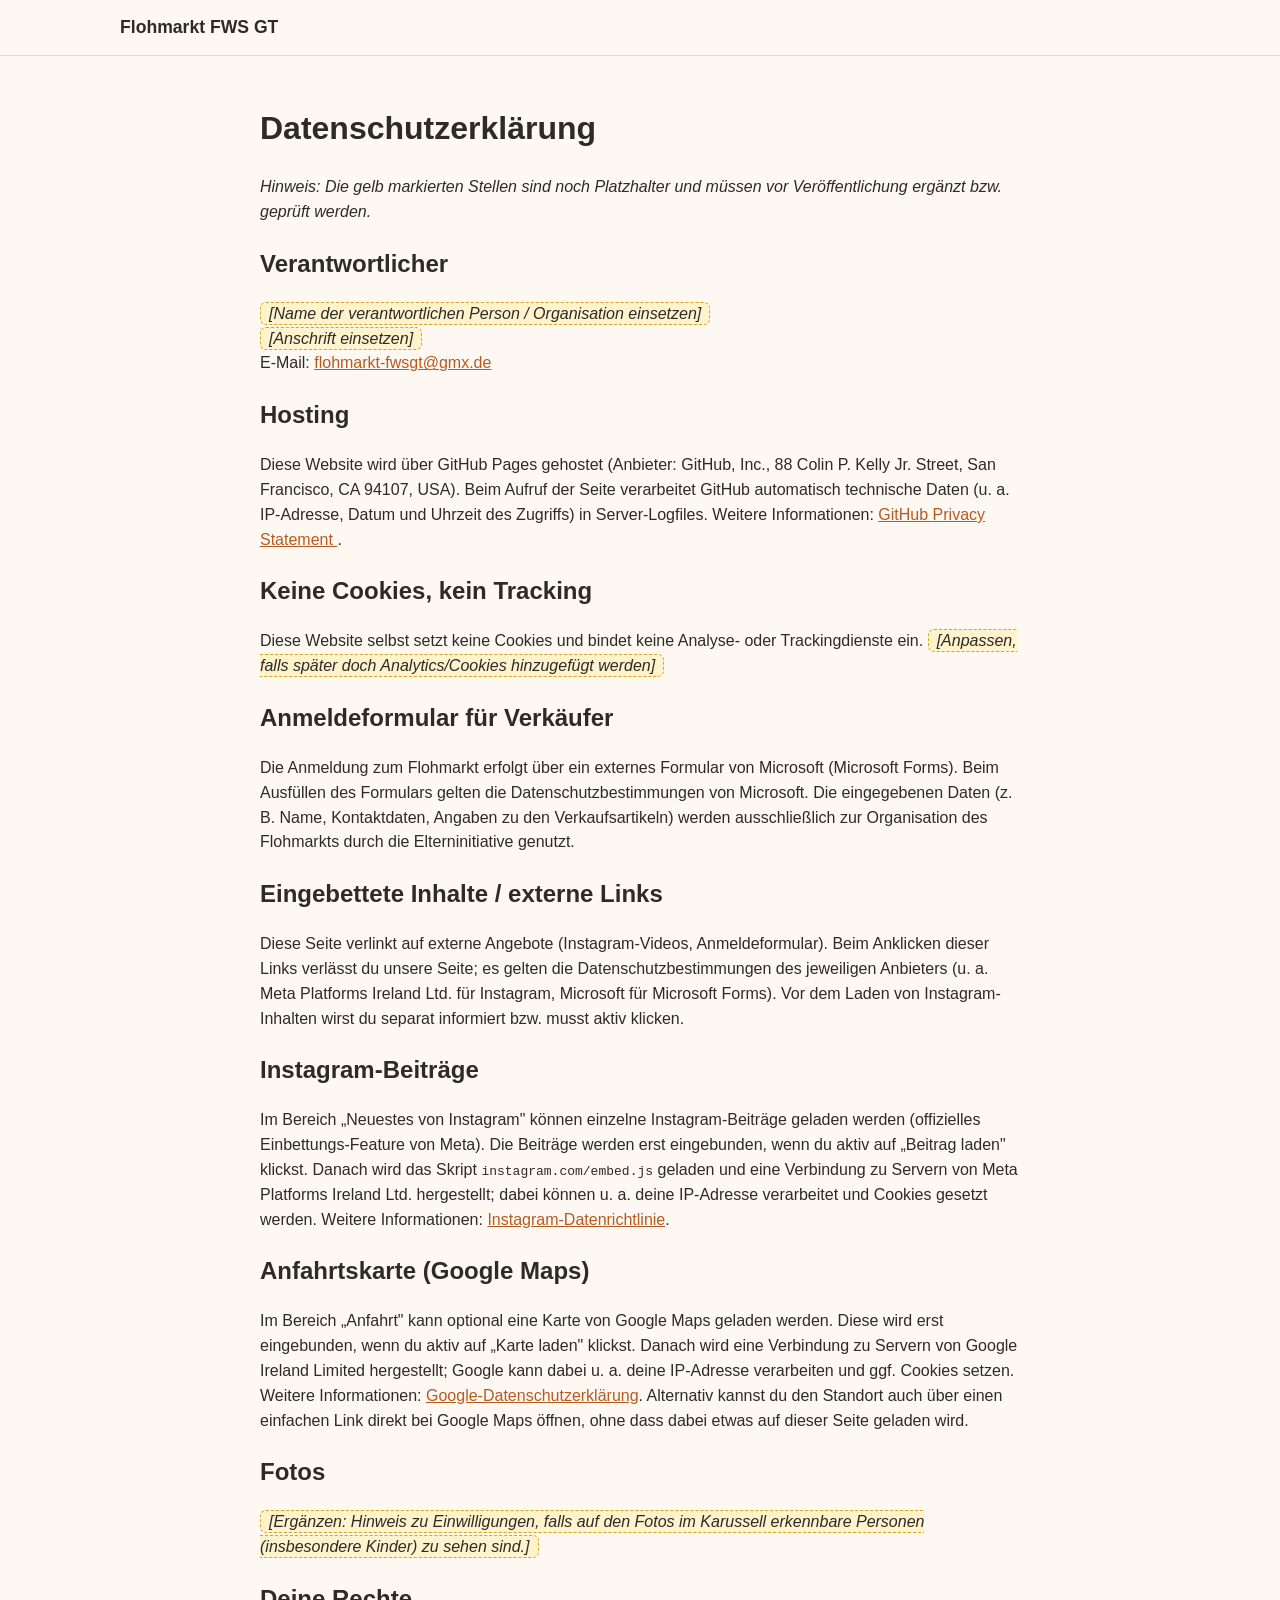
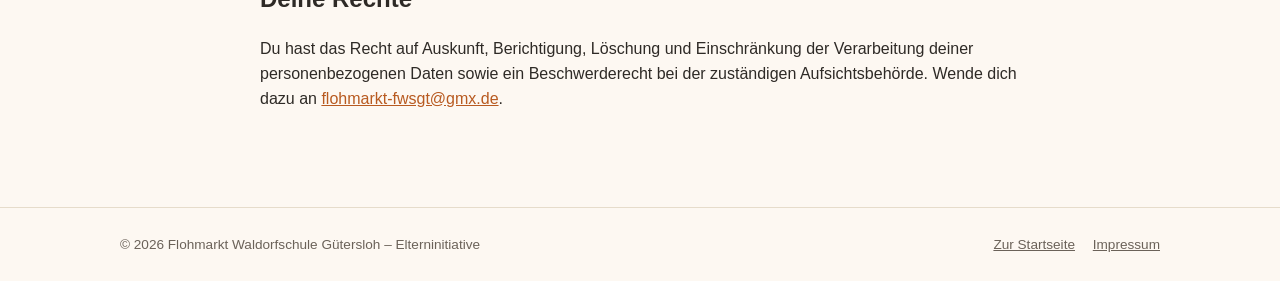
==== datenschutz.html @ 5d92e7f5 "Add real timeline styling and click-to-load Instagram post embeds" ====
<!DOCTYPE html>
<html lang="de">
<head>
<meta charset="UTF-8" />
<meta name="viewport" content="width=device-width, initial-scale=1.0" />
<title>Datenschutzerklärung – Flohmarkt Waldorfschule Gütersloh</title>
<link rel="stylesheet" href="assets/css/styles.css" />
</head>
<body>

<header class="site-header">
  <div class="container">
    <p class="site-title"><a href="index.html" style="color:inherit; text-decoration:none;">Flohmarkt&nbsp;FWS&nbsp;GT</a></p>
  </div>
</header>

<main class="container legal">
  <h1>Datenschutzerklärung</h1>

  <p><em>Hinweis: Die gelb markierten Stellen sind noch Platzhalter und müssen vor Veröffentlichung ergänzt bzw. geprüft werden.</em></p>

  <h2>Verantwortlicher</h2>
  <p>
    <span class="placeholder">[Name der verantwortlichen Person / Organisation einsetzen]</span><br />
    <span class="placeholder">[Anschrift einsetzen]</span><br />
    E-Mail: <a href="mailto:flohmarkt-fwsgt@gmx.de">flohmarkt-fwsgt@gmx.de</a>
  </p>

  <h2>Hosting</h2>
  <p>
    Diese Website wird über GitHub Pages gehostet (Anbieter: GitHub, Inc., 88 Colin P. Kelly Jr. Street,
    San Francisco, CA 94107, USA). Beim Aufruf der Seite verarbeitet GitHub automatisch technische
    Daten (u. a. IP-Adresse, Datum und Uhrzeit des Zugriffs) in Server-Logfiles. Weitere Informationen:
    <a href="https://docs.github.com/site-policy/privacy-policies/github-general-privacy-statement" target="_blank" rel="noopener">
      GitHub Privacy Statement
    </a>.
  </p>

  <h2>Keine Cookies, kein Tracking</h2>
  <p>
    Diese Website selbst setzt keine Cookies und bindet keine Analyse- oder Trackingdienste ein.
    <span class="placeholder">[Anpassen, falls später doch Analytics/Cookies hinzugefügt werden]</span>
  </p>

  <h2>Anmeldeformular für Verkäufer</h2>
  <p>
    Die Anmeldung zum Flohmarkt erfolgt über ein externes Formular von Microsoft (Microsoft Forms).
    Beim Ausfüllen des Formulars gelten die Datenschutzbestimmungen von Microsoft. Die eingegebenen
    Daten (z. B. Name, Kontaktdaten, Angaben zu den Verkaufsartikeln) werden ausschließlich zur
    Organisation des Flohmarkts durch die Elterninitiative genutzt.
  </p>

  <h2>Eingebettete Inhalte / externe Links</h2>
  <p>
    Diese Seite verlinkt auf externe Angebote (Instagram-Videos, Anmeldeformular). Beim Anklicken
    dieser Links verlässt du unsere Seite; es gelten die Datenschutzbestimmungen des jeweiligen
    Anbieters (u. a. Meta Platforms Ireland Ltd. für Instagram, Microsoft für Microsoft Forms).
    Vor dem Laden von Instagram-Inhalten wirst du separat informiert bzw. musst aktiv klicken.
  </p>

  <h2>Instagram-Beiträge</h2>
  <p>
    Im Bereich „Neuestes von Instagram" können einzelne Instagram-Beiträge geladen werden
    (offizielles Einbettungs-Feature von Meta). Die Beiträge werden erst eingebunden, wenn du
    aktiv auf „Beitrag laden" klickst. Danach wird das Skript <code>instagram.com/embed.js</code>
    geladen und eine Verbindung zu Servern von Meta Platforms Ireland Ltd. hergestellt; dabei
    können u. a. deine IP-Adresse verarbeitet und Cookies gesetzt werden. Weitere Informationen:
    <a href="https://privacycenter.instagram.com/policy" target="_blank" rel="noopener">Instagram-Datenrichtlinie</a>.
  </p>

  <h2>Anfahrtskarte (Google Maps)</h2>
  <p>
    Im Bereich „Anfahrt" kann optional eine Karte von Google Maps geladen werden. Diese wird erst
    eingebunden, wenn du aktiv auf „Karte laden" klickst. Danach wird eine Verbindung zu Servern
    von Google Ireland Limited hergestellt; Google kann dabei u. a. deine IP-Adresse verarbeiten
    und ggf. Cookies setzen. Weitere Informationen:
    <a href="https://policies.google.com/privacy" target="_blank" rel="noopener">Google-Datenschutzerklärung</a>.
    Alternativ kannst du den Standort auch über einen einfachen Link direkt bei Google Maps öffnen,
    ohne dass dabei etwas auf dieser Seite geladen wird.
  </p>

  <h2>Fotos</h2>
  <p>
    <span class="placeholder">
      [Ergänzen: Hinweis zu Einwilligungen, falls auf den Fotos im Karussell erkennbare Personen
      (insbesondere Kinder) zu sehen sind.]
    </span>
  </p>

  <h2>Deine Rechte</h2>
  <p>
    Du hast das Recht auf Auskunft, Berichtigung, Löschung und Einschränkung der Verarbeitung deiner
    personenbezogenen Daten sowie ein Beschwerderecht bei der zuständigen Aufsichtsbehörde. Wende dich
    dazu an <a href="mailto:flohmarkt-fwsgt@gmx.de">flohmarkt-fwsgt@gmx.de</a>.
  </p>
</main>

<footer class="site-footer">
  <div class="container">
    <span>&copy; 2026 Flohmarkt Waldorfschule Gütersloh – Elterninitiative</span>
    <span>
      <a href="index.html">Zur Startseite</a>
      <a href="impressum.html">Impressum</a>
    </span>
  </div>
</footer>

</body>
</html>
---- assets/css/styles.css ----
:root {
  --color-bg: #fdf8f2;
  --color-bg-alt: #f4ece0;
  --color-text: #2e2a26;
  --color-text-muted: #6b6259;
  --color-primary: #d8712f;
  --color-primary-dark: #b85a20;
  --color-secondary: #3f7a5c;
  --color-secondary-dark: #2f5d45;
  --color-border: #e6dccb;
  --radius: 14px;
  --max-width: 1080px;
  --shadow: 0 4px 16px rgba(46, 42, 38, 0.08);
}

* {
  box-sizing: border-box;
}

html {
  scroll-behavior: smooth;
}

body {
  margin: 0;
  font-family: "Segoe UI", Roboto, Helvetica, Arial, sans-serif;
  background: var(--color-bg);
  color: var(--color-text);
  line-height: 1.55;
}

img {
  max-width: 100%;
  display: block;
}

a {
  color: var(--color-primary-dark);
}

.container {
  max-width: var(--max-width);
  margin: 0 auto;
  padding: 0 20px;
}

/* Header */
.site-header {
  background: var(--color-bg);
  border-bottom: 1px solid var(--color-border);
  position: sticky;
  top: 0;
  z-index: 20;
}

.site-header .container {
  display: flex;
  align-items: center;
  justify-content: space-between;
  padding-top: 14px;
  padding-bottom: 14px;
}

.site-title {
  font-size: 1.1rem;
  font-weight: 700;
  margin: 0;
}

.site-nav a {
  margin-left: 18px;
  text-decoration: none;
  color: var(--color-text);
  font-size: 0.95rem;
}

.site-nav a:hover {
  color: var(--color-primary-dark);
}

/* Hero */
.hero {
  padding: 56px 0 40px;
  background: linear-gradient(180deg, var(--color-bg-alt), var(--color-bg));
}

.hero .container {
  display: grid;
  grid-template-columns: 1.1fr 0.9fr;
  gap: 40px;
  align-items: center;
}

.kicker {
  text-transform: uppercase;
  letter-spacing: 0.06em;
  font-size: 0.78rem;
  font-weight: 700;
  color: var(--color-secondary-dark);
  margin: 0 0 10px;
}

.hero h1 {
  font-size: clamp(1.8rem, 3.2vw, 2.6rem);
  margin: 0 0 14px;
  line-height: 1.15;
}

.hero .subtitle {
  font-size: 1.1rem;
  color: var(--color-text-muted);
  margin-bottom: 20px;
}

.hero-facts {
  list-style: none;
  padding: 0;
  margin: 0 0 26px;
  display: flex;
  flex-direction: column;
  gap: 8px;
  font-size: 1rem;
}

.hero-facts li {
  display: flex;
  gap: 10px;
}

.hero-facts .icon {
  flex-shrink: 0;
}

.hero-image {
  border-radius: var(--radius);
  overflow: hidden;
  box-shadow: var(--shadow);
  border: 1px solid var(--color-border);
}

/* Buttons */
.btn {
  display: inline-block;
  padding: 13px 22px;
  border-radius: 999px;
  font-weight: 600;
  text-decoration: none;
  font-size: 1rem;
  border: 2px solid transparent;
  transition: transform 0.15s ease, box-shadow 0.15s ease;
}

.btn:hover {
  transform: translateY(-1px);
}

.btn-primary {
  background: var(--color-primary);
  color: #fff;
}

.btn-primary:hover {
  background: var(--color-primary-dark);
  color: #fff;
}

.btn-secondary {
  background: var(--color-secondary);
  color: #fff;
}

.btn-secondary:hover {
  background: var(--color-secondary-dark);
  color: #fff;
}

.btn-outline {
  background: transparent;
  border-color: var(--color-border);
  color: var(--color-text);
}

.btn-row {
  display: flex;
  flex-wrap: wrap;
  gap: 14px;
}

/* Zielgruppen / CTA section */
.audience {
  padding: 56px 0;
}

.audience h2,
.section-title {
  font-size: 1.7rem;
  text-align: center;
  margin: 0 0 8px;
}

.section-lead {
  text-align: center;
  color: var(--color-text-muted);
  max-width: 620px;
  margin: 0 auto 36px;
}

.audience-cards {
  display: grid;
  grid-template-columns: 1fr 1fr;
  gap: 24px;
}

.audience-card {
  background: #fff;
  border: 1px solid var(--color-border);
  border-radius: var(--radius);
  padding: 28px;
  box-shadow: var(--shadow);
  display: flex;
  flex-direction: column;
}

.audience-card h3 {
  font-size: 1.3rem;
  margin-top: 0;
}

.audience-card p {
  color: var(--color-text-muted);
  flex-grow: 1;
}

.audience-card .badge {
  display: inline-block;
  font-size: 0.75rem;
  text-transform: uppercase;
  letter-spacing: 0.04em;
  font-weight: 700;
  padding: 4px 10px;
  border-radius: 999px;
  margin-bottom: 14px;
  width: fit-content;
}

.badge-seller {
  background: #f6e3d3;
  color: var(--color-primary-dark);
}

.badge-buyer {
  background: #dcece2;
  color: var(--color-secondary-dark);
}

/* Timeline */
.timeline-section {
  padding: 8px 0 44px;
}

.timeline-lead {
  text-align: center;
  color: var(--color-text-muted);
  font-size: 0.92rem;
  margin: 0 0 14px;
}

.timeline {
  list-style: none;
  margin: 0 auto;
  padding: 22px 10px 0;
  max-width: 760px;
  display: flex;
  align-items: flex-start;
  position: relative;
}

.timeline::before {
  content: "";
  position: absolute;
  top: 32px;
  left: 4%;
  right: 4%;
  height: 2px;
  background: var(--color-border);
  z-index: 0;
}

.timeline li {
  flex: 1;
  display: flex;
  flex-direction: column;
  align-items: center;
  text-align: center;
  position: relative;
  z-index: 1;
}

.timeline li::before {
  content: "";
  width: 12px;
  height: 12px;
  border-radius: 50%;
  background: #fff;
  border: 2px solid var(--color-border);
  margin-bottom: 10px;
}

.timeline-label {
  font-size: 0.82rem;
  color: var(--color-text-muted);
}

.timeline li.current::before {
  width: 16px;
  height: 16px;
  border-color: var(--color-primary);
  background: var(--color-primary);
  box-shadow: 0 0 0 4px rgba(216, 113, 47, 0.18);
}

.timeline li.current .timeline-label {
  color: var(--color-primary-dark);
  font-weight: 700;
}

@media (max-width: 640px) {
  .timeline {
    flex-direction: column;
    align-items: stretch;
    gap: 22px;
    padding-top: 4px;
  }

  .timeline::before {
    top: 4px;
    bottom: 4px;
    left: 20px;
    right: auto;
    width: 2px;
    height: auto;
  }

  .timeline li {
    flex-direction: row;
    align-items: center;
    text-align: left;
    gap: 14px;
  }

  .timeline li::before {
    margin-bottom: 0;
    flex-shrink: 0;
    margin-left: 15px;
  }
}

/* Info / Details */
.info {
  padding: 56px 0;
  background: var(--color-bg-alt);
}

.info-grid {
  display: grid;
  grid-template-columns: repeat(2, 1fr);
  gap: 20px;
}

.info-card {
  background: var(--color-bg);
  border: 1px solid var(--color-border);
  border-radius: var(--radius);
  padding: 22px 24px;
}

.info-card h3 {
  margin-top: 0;
  font-size: 1.05rem;
}

.info-card ul {
  margin: 0;
  padding-left: 18px;
  color: var(--color-text-muted);
}

/* Tutorials */
.tutorials {
  padding: 56px 0;
}

.tutorial-grid {
  display: grid;
  grid-template-columns: repeat(3, 1fr);
  gap: 22px;
}

.tutorial-card {
  border: 1px solid var(--color-border);
  border-radius: var(--radius);
  overflow: hidden;
  background: #fff;
  box-shadow: var(--shadow);
  display: flex;
  flex-direction: column;
}

.tutorial-thumb {
  aspect-ratio: 9 / 12;
  background: linear-gradient(135deg, var(--color-secondary), var(--color-secondary-dark));
  display: flex;
  align-items: center;
  justify-content: center;
  position: relative;
  color: #fff;
}

.tutorial-thumb .play-icon {
  width: 56px;
  height: 56px;
  border-radius: 50%;
  background: rgba(255, 255, 255, 0.25);
  display: flex;
  align-items: center;
  justify-content: center;
  font-size: 1.4rem;
}

.tutorial-thumb .coming-soon {
  position: absolute;
  top: 12px;
  left: 12px;
  background: rgba(0, 0, 0, 0.35);
  padding: 3px 10px;
  border-radius: 999px;
  font-size: 0.72rem;
  text-transform: uppercase;
  letter-spacing: 0.04em;
}

.tutorial-body {
  padding: 16px 18px 20px;
}

.tutorial-body h3 {
  margin: 0 0 6px;
  font-size: 1.05rem;
}

.tutorial-body p {
  margin: 0;
  color: var(--color-text-muted);
  font-size: 0.92rem;
}

.tutorial-body a {
  display: inline-block;
  margin-top: 12px;
  font-size: 0.9rem;
  font-weight: 600;
  text-decoration: none;
}

/* Instagram feed */
.ig-feed {
  padding: 56px 0;
  background: var(--color-bg-alt);
}

.ig-feed-grid {
  display: grid;
  grid-template-columns: repeat(3, 1fr);
  gap: 22px;
}

.ig-feed-card {
  border: 1px solid var(--color-border);
  border-radius: var(--radius);
  background: #fff;
  box-shadow: var(--shadow);
  min-height: 340px;
  display: flex;
  align-items: center;
  justify-content: center;
  overflow: hidden;
}

.ig-feed-load-btn {
  display: inline-flex;
  align-items: center;
  gap: 8px;
  padding: 12px 20px;
  border-radius: 999px;
  font-weight: 600;
  font-size: 0.95rem;
  border: 2px solid var(--color-primary);
  background: transparent;
  color: var(--color-primary-dark);
  cursor: pointer;
}

.ig-feed-load-btn:hover {
  background: var(--color-primary);
  color: #fff;
}

.ig-feed-card iframe {
  width: 100%;
}

/* Carousel */
.gallery {
  padding: 56px 0;
  background: var(--color-bg-alt);
}

.carousel {
  position: relative;
  max-width: 720px;
  margin: 0 auto;
  border-radius: var(--radius);
  overflow: hidden;
  box-shadow: var(--shadow);
  border: 1px solid var(--color-border);
  background: #fff;
}

.carousel-track {
  display: flex;
  overflow-x: auto;
  scroll-snap-type: x mandatory;
  scrollbar-width: none;
}

.carousel-track::-webkit-scrollbar {
  display: none;
}

.carousel-slide {
  flex: 0 0 100%;
  scroll-snap-align: start;
  aspect-ratio: 4 / 3;
}

.carousel-slide img {
  width: 100%;
  height: 100%;
  object-fit: cover;
}

.carousel-placeholder {
  width: 100%;
  height: 100%;
  display: flex;
  align-items: center;
  justify-content: center;
  flex-direction: column;
  gap: 8px;
  color: var(--color-text-muted);
  text-align: center;
  padding: 20px;
}

.carousel-nav {
  position: absolute;
  top: 50%;
  transform: translateY(-50%);
  background: rgba(255, 255, 255, 0.85);
  border: 1px solid var(--color-border);
  border-radius: 50%;
  width: 40px;
  height: 40px;
  display: flex;
  align-items: center;
  justify-content: center;
  cursor: pointer;
  font-size: 1.1rem;
}

.carousel-nav.prev {
  left: 12px;
}

.carousel-nav.next {
  right: 12px;
}

.carousel-dots {
  display: flex;
  justify-content: center;
  gap: 8px;
  padding: 14px 0;
}

.carousel-dots button {
  width: 9px;
  height: 9px;
  border-radius: 50%;
  border: none;
  background: var(--color-border);
  cursor: pointer;
  padding: 0;
}

.carousel-dots button.active {
  background: var(--color-primary);
}

/* Hinweise */
.notices {
  padding: 40px 0 60px;
}

.notices ul {
  columns: 2;
  column-gap: 40px;
  color: var(--color-text-muted);
}

.notices li {
  break-inside: avoid;
  margin-bottom: 8px;
}

.organizer-line {
  margin: 0 0 10px;
}

.ig-link {
  display: inline-flex;
  align-items: center;
  gap: 6px;
  text-decoration: none;
}

.ig-link:hover {
  text-decoration: underline;
}

.ig-icon {
  flex-shrink: 0;
}

/* Map */
.map-section {
  padding: 44px 0 56px;
  background: var(--color-bg-alt);
  text-align: center;
}

.map-embed {
  max-width: 720px;
  margin: 0 auto;
  border-radius: var(--radius);
  border: 1px solid var(--color-border);
  background: #fff;
  box-shadow: var(--shadow);
  min-height: 320px;
  display: flex;
  flex-direction: column;
  align-items: center;
  justify-content: center;
  gap: 14px;
  padding: 30px;
}

.map-embed iframe {
  width: 100%;
  height: 360px;
  border: 0;
  border-radius: var(--radius);
}

.map-load-btn {
  display: inline-flex;
  align-items: center;
  gap: 8px;
  padding: 13px 22px;
  border-radius: 999px;
  font-weight: 600;
  font-size: 1rem;
  border: 2px solid var(--color-primary);
  background: transparent;
  color: var(--color-primary-dark);
  cursor: pointer;
}

.map-load-btn:hover {
  background: var(--color-primary);
  color: #fff;
}

.map-hint {
  font-size: 0.85rem;
  color: var(--color-text-muted);
  max-width: 460px;
  margin: 0;
}

/* Kontakt */
.contact {
  padding: 40px 0 60px;
  text-align: center;
}

/* Footer */
.site-footer {
  border-top: 1px solid var(--color-border);
  padding: 26px 0;
  font-size: 0.85rem;
  color: var(--color-text-muted);
}

.site-footer .container {
  display: flex;
  justify-content: space-between;
  flex-wrap: wrap;
  gap: 10px;
}

.site-footer a {
  color: var(--color-text-muted);
  margin-left: 14px;
}

/* Legal pages */
.legal {
  padding: 48px 0 80px;
  max-width: 760px;
}

.legal h1 {
  margin-top: 0;
}

.legal .placeholder {
  background: #fff3cd;
  border: 1px dashed #d8a51f;
  padding: 2px 8px;
  border-radius: 6px;
  font-style: italic;
}

/* Responsive */
@media (max-width: 860px) {
  .hero .container {
    grid-template-columns: 1fr;
  }
  .audience-cards,
  .info-grid,
  .tutorial-grid {
    grid-template-columns: 1fr;
  }
  .notices ul {
    columns: 1;
  }
  .site-nav a {
    margin-left: 12px;
    font-size: 0.85rem;
  }
}
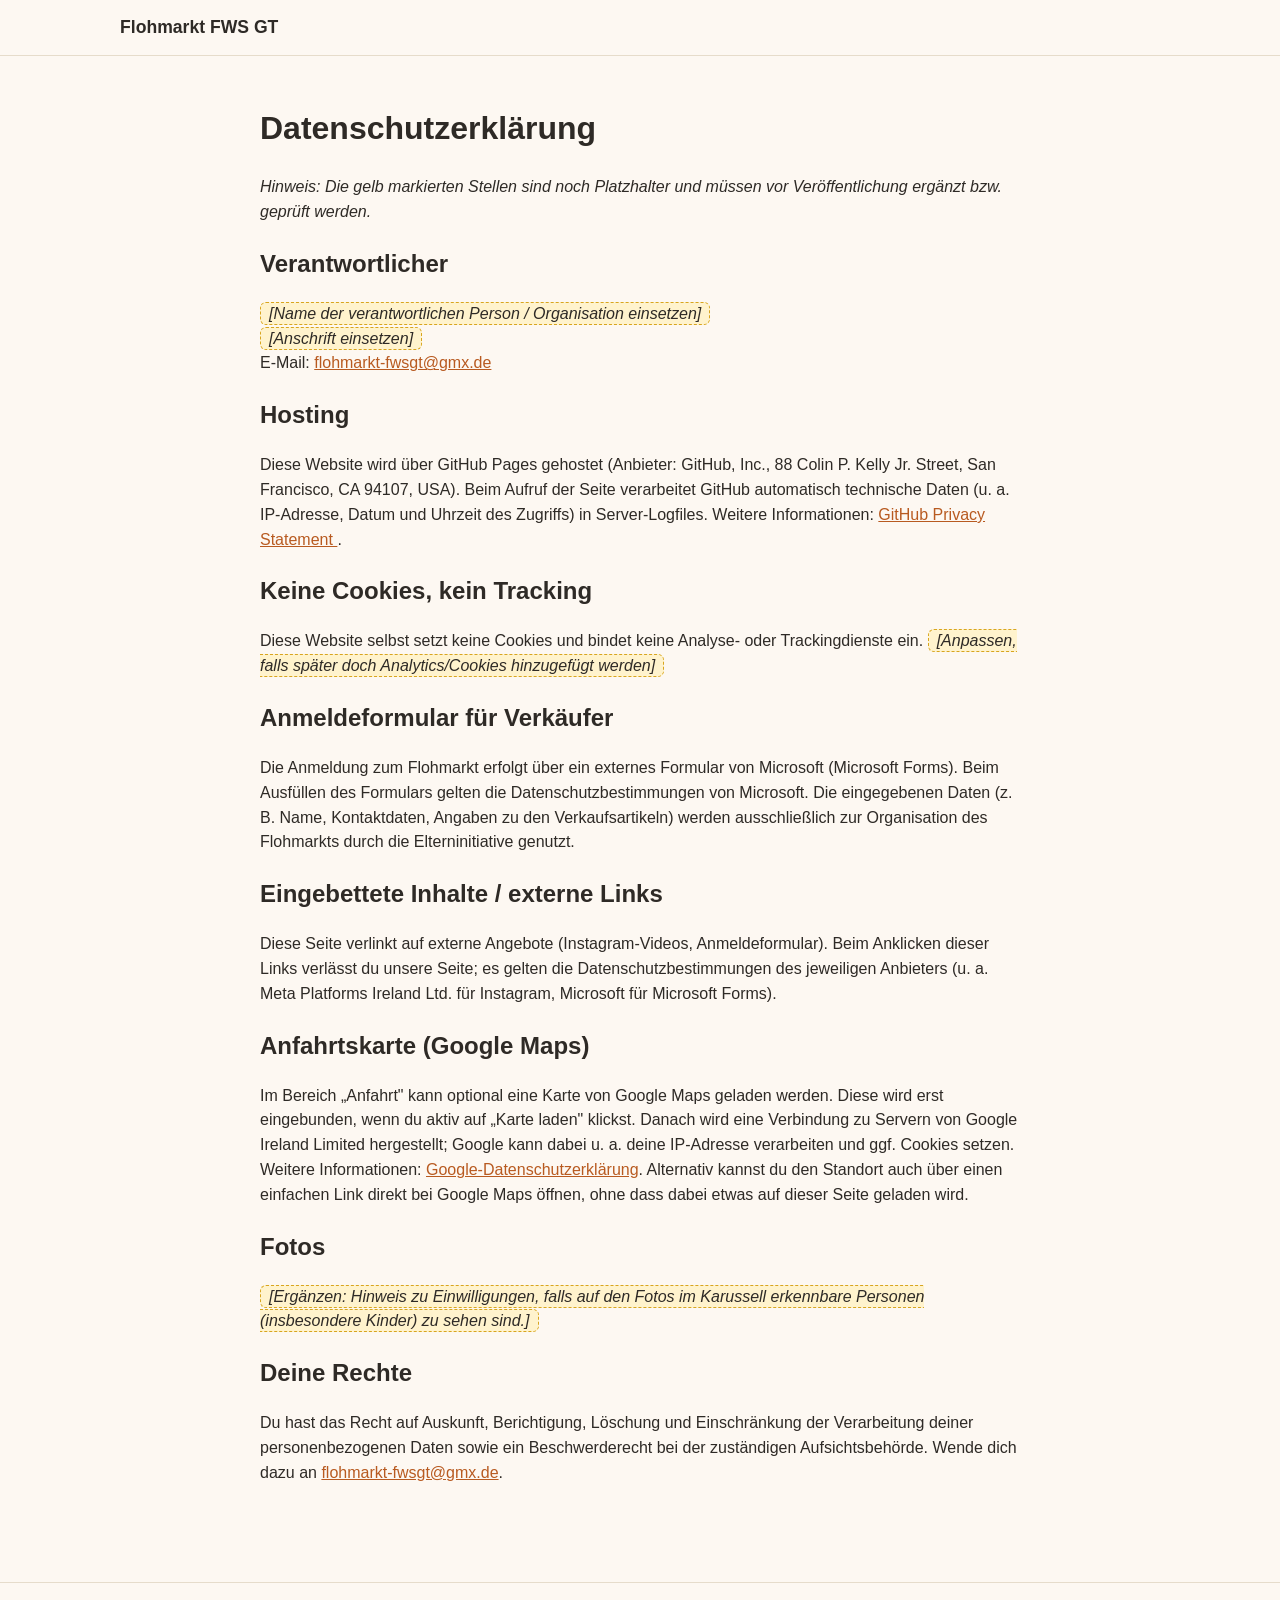
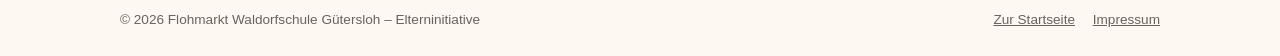
==== commit 3f2fbdcf: "Remove unreliable Instagram post embeds section and related code/privacy text" ====
--- a/datenschutz.html
+++ b/datenschutz.html
@@ -55,17 +55,6 @@
     Diese Seite verlinkt auf externe Angebote (Instagram-Videos, Anmeldeformular). Beim Anklicken
     dieser Links verlässt du unsere Seite; es gelten die Datenschutzbestimmungen des jeweiligen
     Anbieters (u. a. Meta Platforms Ireland Ltd. für Instagram, Microsoft für Microsoft Forms).
-    Vor dem Laden von Instagram-Inhalten wirst du separat informiert bzw. musst aktiv klicken.
-  </p>
-
-  <h2>Instagram-Beiträge</h2>
-  <p>
-    Im Bereich „Neuestes von Instagram" können einzelne Instagram-Beiträge geladen werden
-    (offizielles Einbettungs-Feature von Meta). Die Beiträge werden erst eingebunden, wenn du
-    aktiv auf „Beitrag laden" klickst. Danach wird das Skript <code>instagram.com/embed.js</code>
-    geladen und eine Verbindung zu Servern von Meta Platforms Ireland Ltd. hergestellt; dabei
-    können u. a. deine IP-Adresse verarbeitet und Cookies gesetzt werden. Weitere Informationen:
-    <a href="https://privacycenter.instagram.com/policy" target="_blank" rel="noopener">Instagram-Datenrichtlinie</a>.
   </p>
 
   <h2>Anfahrtskarte (Google Maps)</h2>
--- a/assets/css/styles.css
+++ b/assets/css/styles.css
@@ -21,6 +21,10 @@
   scroll-behavior: smooth;
 }
 
+section[id] {
+  scroll-margin-top: 76px;
+}
+
 body {
   margin: 0;
   font-family: "Segoe UI", Roboto, Helvetica, Arial, sans-serif;
@@ -78,6 +82,53 @@
   color: var(--color-primary-dark);
 }
 
+.nav-toggle {
+  display: none;
+  flex-direction: column;
+  justify-content: center;
+  gap: 5px;
+  width: 38px;
+  height: 38px;
+  padding: 0;
+  border: 1px solid var(--color-border);
+  border-radius: 8px;
+  background: #fff;
+  cursor: pointer;
+}
+
+.nav-toggle-bar {
+  display: block;
+  width: 18px;
+  height: 2px;
+  margin: 0 auto;
+  background: var(--color-text);
+  transition: transform 0.2s ease, opacity 0.2s ease;
+}
+
+.nav-toggle[aria-expanded="true"] .nav-toggle-bar:nth-child(1) {
+  transform: translateY(7px) rotate(45deg);
+}
+
+.nav-toggle[aria-expanded="true"] .nav-toggle-bar:nth-child(2) {
+  opacity: 0;
+}
+
+.nav-toggle[aria-expanded="true"] .nav-toggle-bar:nth-child(3) {
+  transform: translateY(-7px) rotate(-45deg);
+}
+
+.sr-only {
+  position: absolute;
+  width: 1px;
+  height: 1px;
+  padding: 0;
+  margin: -1px;
+  overflow: hidden;
+  clip: rect(0, 0, 0, 0);
+  white-space: nowrap;
+  border: 0;
+}
+
 /* Hero */
 .hero {
   padding: 56px 0 40px;
@@ -141,6 +192,7 @@
 /* Buttons */
 .btn {
   display: inline-block;
+  text-align: center;
   padding: 13px 22px;
   border-radius: 999px;
   font-weight: 600;
@@ -335,7 +387,7 @@
   .timeline::before {
     top: 4px;
     bottom: 4px;
-    left: 20px;
+    left: 31px;
     right: auto;
     width: 2px;
     height: auto;
@@ -352,6 +404,10 @@
     margin-bottom: 0;
     flex-shrink: 0;
     margin-left: 15px;
+  }
+
+  .timeline li.current::before {
+    margin-left: 13px;
   }
 }
 
@@ -462,53 +518,6 @@
   text-decoration: none;
 }
 
-/* Instagram feed */
-.ig-feed {
-  padding: 56px 0;
-  background: var(--color-bg-alt);
-}
-
-.ig-feed-grid {
-  display: grid;
-  grid-template-columns: repeat(3, 1fr);
-  gap: 22px;
-}
-
-.ig-feed-card {
-  border: 1px solid var(--color-border);
-  border-radius: var(--radius);
-  background: #fff;
-  box-shadow: var(--shadow);
-  min-height: 340px;
-  display: flex;
-  align-items: center;
-  justify-content: center;
-  overflow: hidden;
-}
-
-.ig-feed-load-btn {
-  display: inline-flex;
-  align-items: center;
-  gap: 8px;
-  padding: 12px 20px;
-  border-radius: 999px;
-  font-weight: 600;
-  font-size: 0.95rem;
-  border: 2px solid var(--color-primary);
-  background: transparent;
-  color: var(--color-primary-dark);
-  cursor: pointer;
-}
-
-.ig-feed-load-btn:hover {
-  background: var(--color-primary);
-  color: #fff;
-}
-
-.ig-feed-card iframe {
-  width: 100%;
-}
-
 /* Carousel */
 .gallery {
   padding: 56px 0;
@@ -517,7 +526,7 @@
 
 .carousel {
   position: relative;
-  max-width: 720px;
+  max-width: 420px;
   margin: 0 auto;
   border-radius: var(--radius);
   overflow: hidden;
@@ -540,13 +549,14 @@
 .carousel-slide {
   flex: 0 0 100%;
   scroll-snap-align: start;
-  aspect-ratio: 4 / 3;
+  aspect-ratio: 3 / 4;
+  background: var(--color-bg-alt);
 }
 
 .carousel-slide img {
   width: 100%;
   height: 100%;
-  object-fit: cover;
+  object-fit: contain;
 }
 
 .carousel-placeholder {
@@ -755,8 +765,32 @@
   .notices ul {
     columns: 1;
   }
+}
+
+@media (max-width: 700px) {
+  .nav-toggle {
+    display: flex;
+  }
+
+  .site-header .container {
+    flex-wrap: wrap;
+  }
+
+  .site-nav {
+    display: none;
+    flex-basis: 100%;
+    flex-direction: column;
+    gap: 2px;
+    padding-top: 12px;
+  }
+
+  .site-nav.open {
+    display: flex;
+  }
+
   .site-nav a {
-    margin-left: 12px;
-    font-size: 0.85rem;
-  }
-}
+    margin-left: 0;
+    padding: 10px 4px;
+    border-top: 1px solid var(--color-border);
+  }
+}
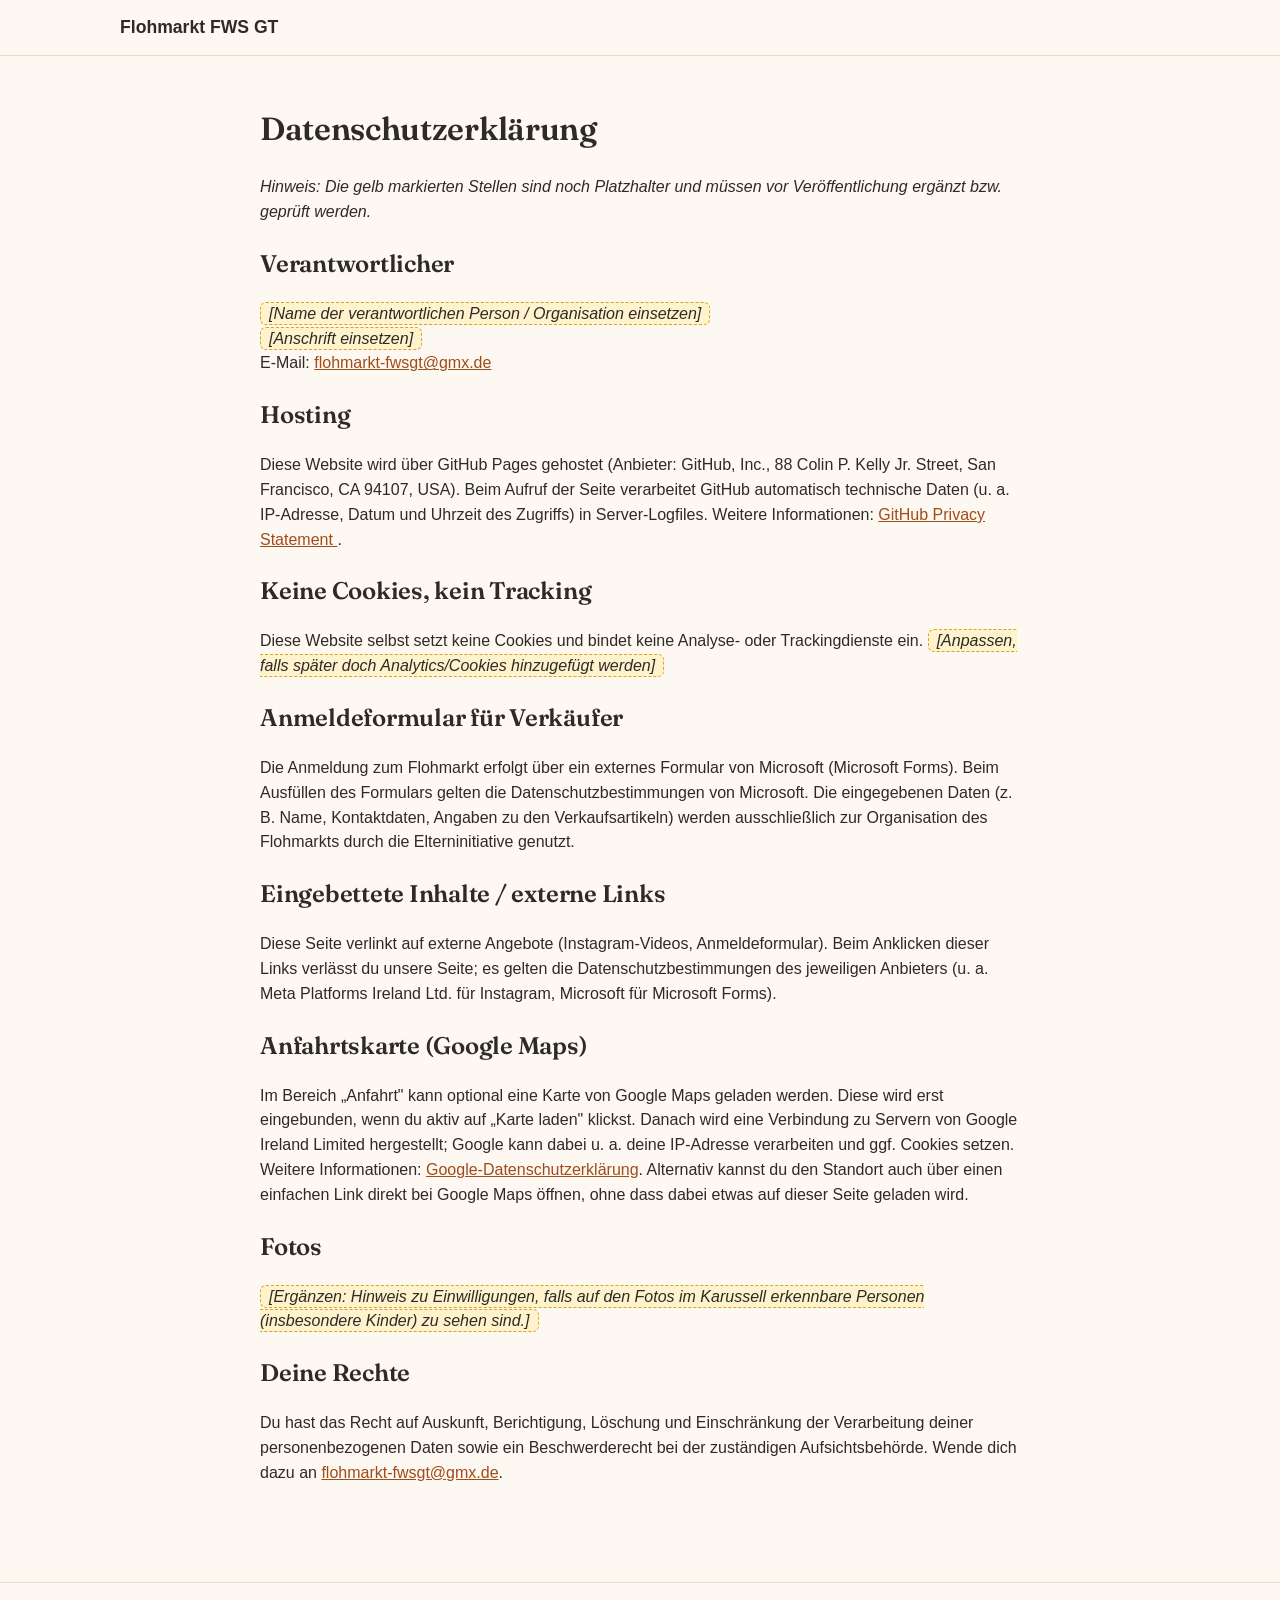
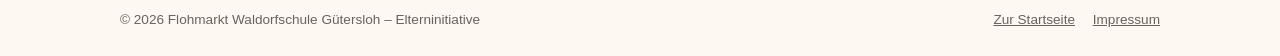
==== commit 887cf99f: "Design review: SVG icons instead of emojis, Fraunces headline font, darker link color for AA contras" ====
--- a/datenschutz.html
+++ b/datenschutz.html
@@ -4,6 +4,9 @@
 <meta charset="UTF-8" />
 <meta name="viewport" content="width=device-width, initial-scale=1.0" />
 <title>Datenschutzerklärung – Flohmarkt Waldorfschule Gütersloh</title>
+<link rel="preconnect" href="https://fonts.googleapis.com" />
+<link rel="preconnect" href="https://fonts.gstatic.com" crossorigin />
+<link href="https://fonts.googleapis.com/css2?family=Fraunces:opsz,wght@9..144,500;9..144,600;9..144,700&display=swap" rel="stylesheet" />
 <link rel="stylesheet" href="assets/css/styles.css" />
 </head>
 <body>
--- a/assets/css/styles.css
+++ b/assets/css/styles.css
@@ -4,7 +4,7 @@
   --color-text: #2e2a26;
   --color-text-muted: #6b6259;
   --color-primary: #d8712f;
-  --color-primary-dark: #b85a20;
+  --color-primary-dark: #a04c19;
   --color-secondary: #3f7a5c;
   --color-secondary-dark: #2f5d45;
   --color-border: #e6dccb;
@@ -31,6 +31,13 @@
   background: var(--color-bg);
   color: var(--color-text);
   line-height: 1.55;
+}
+
+h1, h2, h3 {
+  font-family: "Fraunces", Georgia, "Times New Roman", serif;
+  font-optical-sizing: auto;
+  font-weight: 600;
+  letter-spacing: -0.01em;
 }
 
 img {
@@ -163,23 +170,54 @@
   margin-bottom: 20px;
 }
 
+.icon-svg {
+  width: 20px;
+  height: 20px;
+  flex-shrink: 0;
+}
+
+.hero-facts .icon-svg {
+  color: var(--color-secondary-dark);
+}
+
+.icon-svg-lg {
+  width: 22px;
+  height: 22px;
+}
+
+.deadline-badge {
+  display: inline-flex;
+  align-items: center;
+  gap: 7px;
+  background: #f6e3d3;
+  color: var(--color-primary-dark);
+  font-size: 0.85rem;
+  font-weight: 700;
+  padding: 6px 14px;
+  border-radius: 999px;
+  margin: 0 0 18px;
+}
+
+.deadline-badge .icon-svg {
+  width: 16px;
+  height: 16px;
+  color: var(--color-primary-dark);
+}
+
 .hero-facts {
   list-style: none;
   padding: 0;
   margin: 0 0 26px;
   display: flex;
   flex-direction: column;
-  gap: 8px;
+  gap: 10px;
   font-size: 1rem;
 }
 
 .hero-facts li {
   display: flex;
+  align-items: center;
   gap: 10px;
-}
-
-.hero-facts .icon {
-  flex-shrink: 0;
 }
 
 .hero-image {
@@ -685,19 +723,21 @@
 .map-load-btn {
   display: inline-flex;
   align-items: center;
-  gap: 8px;
-  padding: 13px 22px;
+  gap: 10px;
+  padding: 15px 26px;
   border-radius: 999px;
-  font-weight: 600;
-  font-size: 1rem;
+  font-weight: 700;
+  font-size: 1.05rem;
   border: 2px solid var(--color-primary);
-  background: transparent;
-  color: var(--color-primary-dark);
+  background: var(--color-primary);
+  color: #fff;
   cursor: pointer;
+  box-shadow: var(--shadow);
 }
 
 .map-load-btn:hover {
-  background: var(--color-primary);
+  background: var(--color-primary-dark);
+  border-color: var(--color-primary-dark);
   color: #fff;
 }
 
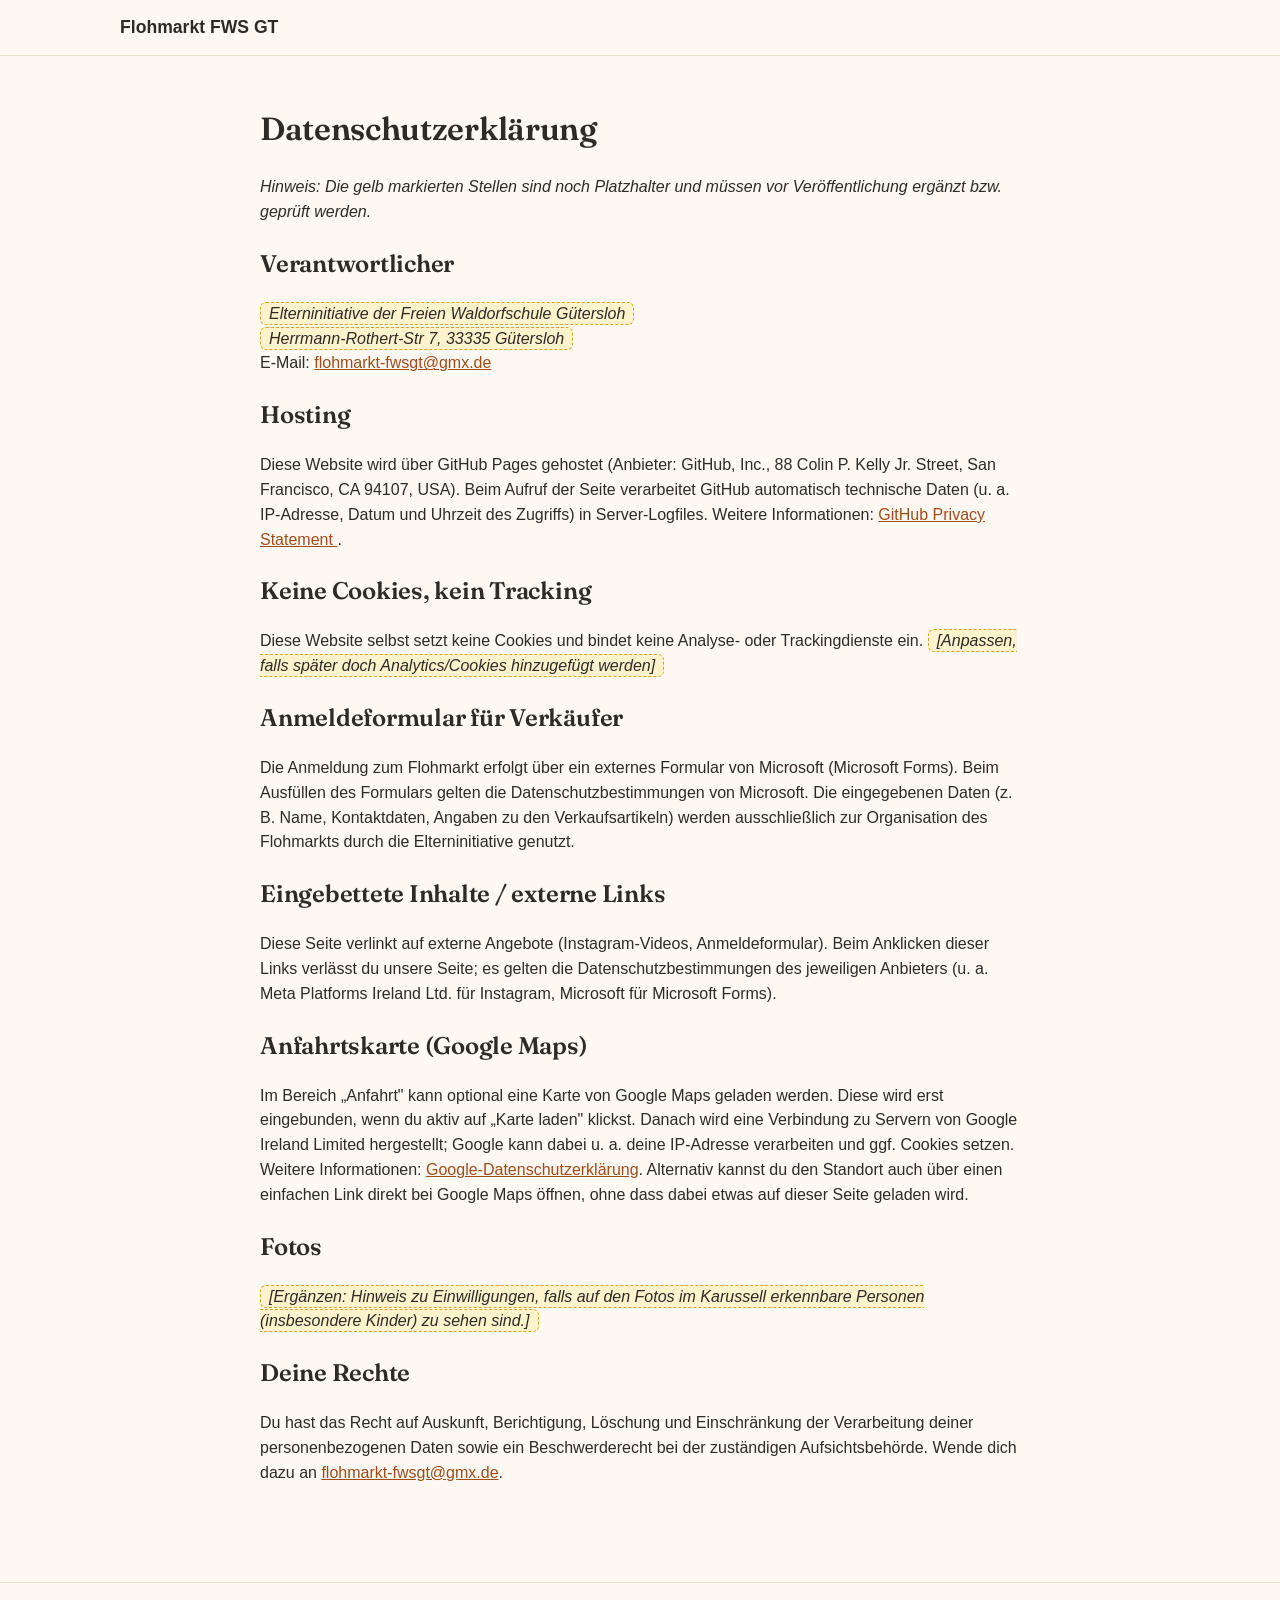
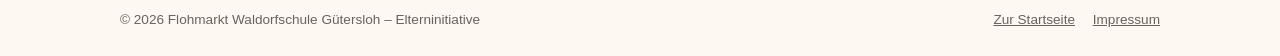
==== commit 1fb1db41: "Update datenschutz.html" ====
--- a/datenschutz.html
+++ b/datenschutz.html
@@ -24,8 +24,8 @@
 
   <h2>Verantwortlicher</h2>
   <p>
-    <span class="placeholder">[Name der verantwortlichen Person / Organisation einsetzen]</span><br />
-    <span class="placeholder">[Anschrift einsetzen]</span><br />
+    <span class="placeholder">Elterninitiative der Freien Waldorfschule Gütersloh</span><br />
+    <span class="placeholder">Herrmann-Rothert-Str 7, 33335 Gütersloh</span><br />
     E-Mail: <a href="mailto:flohmarkt-fwsgt@gmx.de">flohmarkt-fwsgt@gmx.de</a>
   </p>
 
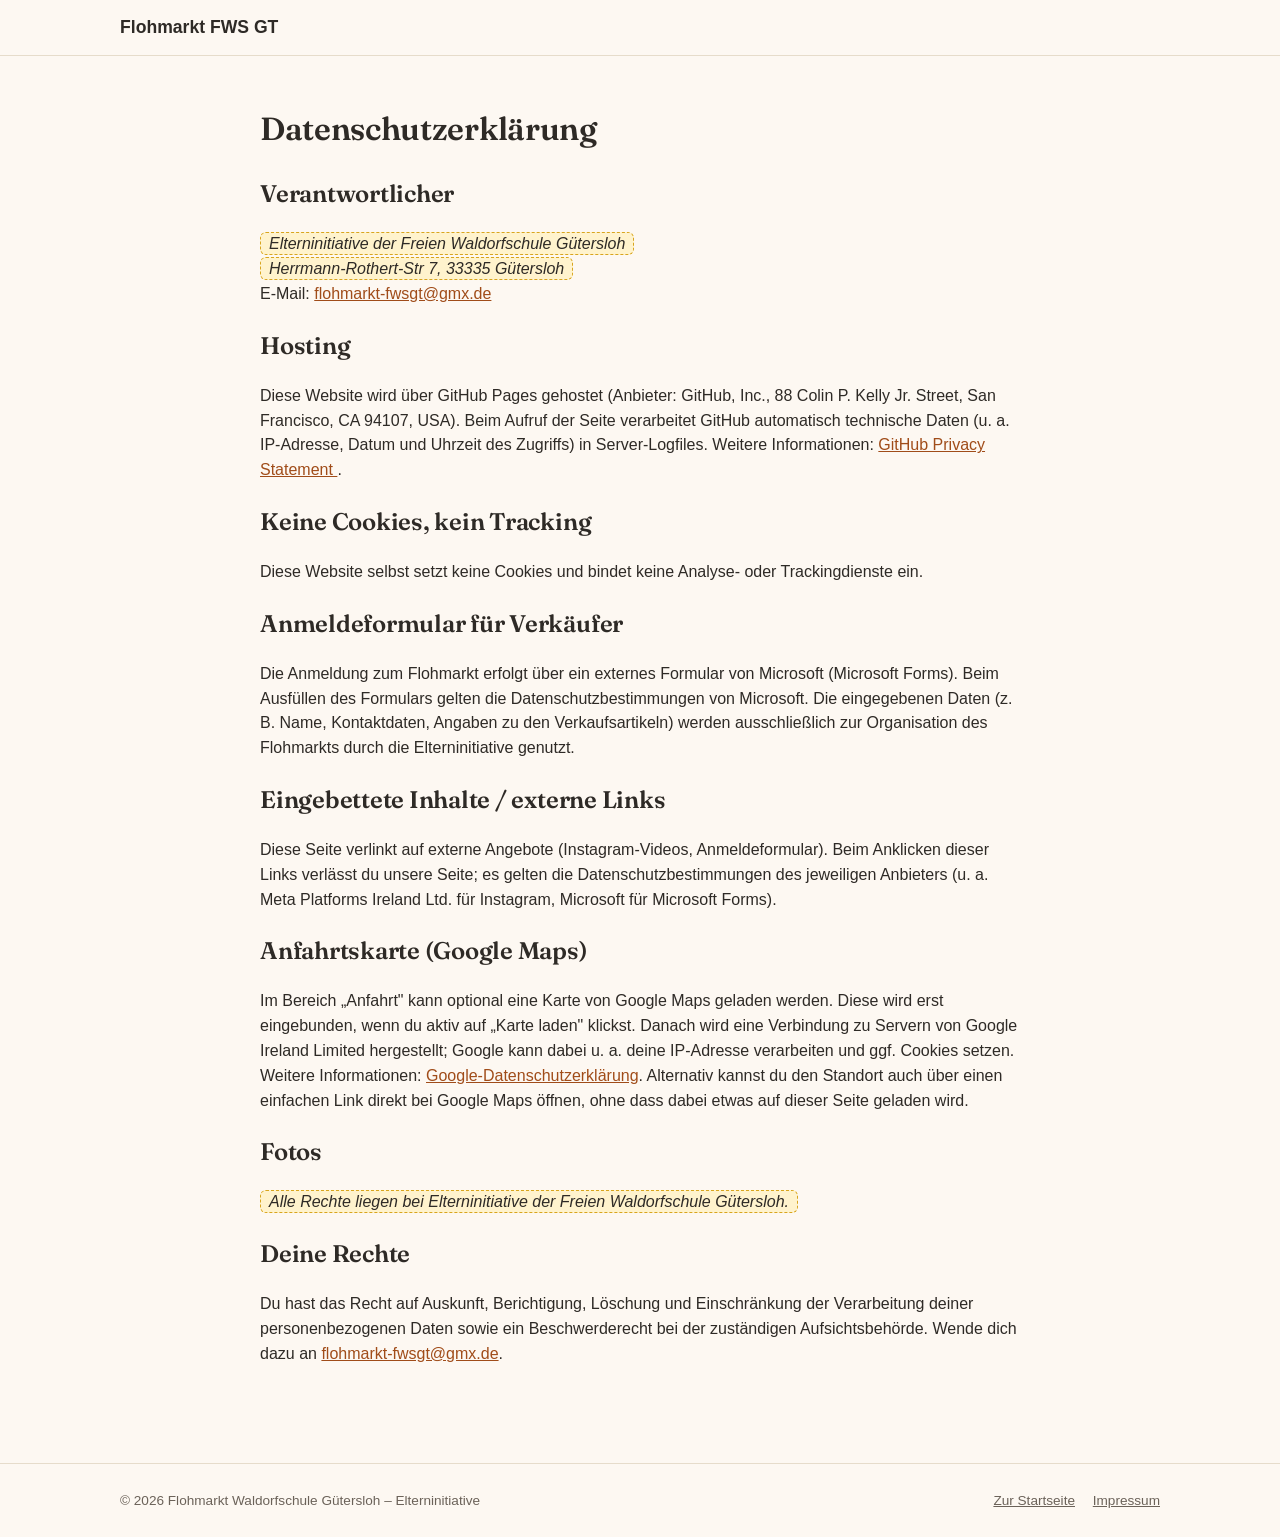
==== commit 9d5969e7: "Update datenschutz.html" ====
--- a/datenschutz.html
+++ b/datenschutz.html
@@ -20,7 +20,6 @@
 <main class="container legal">
   <h1>Datenschutzerklärung</h1>
 
-  <p><em>Hinweis: Die gelb markierten Stellen sind noch Platzhalter und müssen vor Veröffentlichung ergänzt bzw. geprüft werden.</em></p>
 
   <h2>Verantwortlicher</h2>
   <p>
@@ -42,7 +41,6 @@
   <h2>Keine Cookies, kein Tracking</h2>
   <p>
     Diese Website selbst setzt keine Cookies und bindet keine Analyse- oder Trackingdienste ein.
-    <span class="placeholder">[Anpassen, falls später doch Analytics/Cookies hinzugefügt werden]</span>
   </p>
 
   <h2>Anmeldeformular für Verkäufer</h2>
@@ -74,8 +72,7 @@
   <h2>Fotos</h2>
   <p>
     <span class="placeholder">
-      [Ergänzen: Hinweis zu Einwilligungen, falls auf den Fotos im Karussell erkennbare Personen
-      (insbesondere Kinder) zu sehen sind.]
+      Alle Rechte liegen bei Elterninitiative der Freien Waldorfschule Gütersloh.
     </span>
   </p>
 
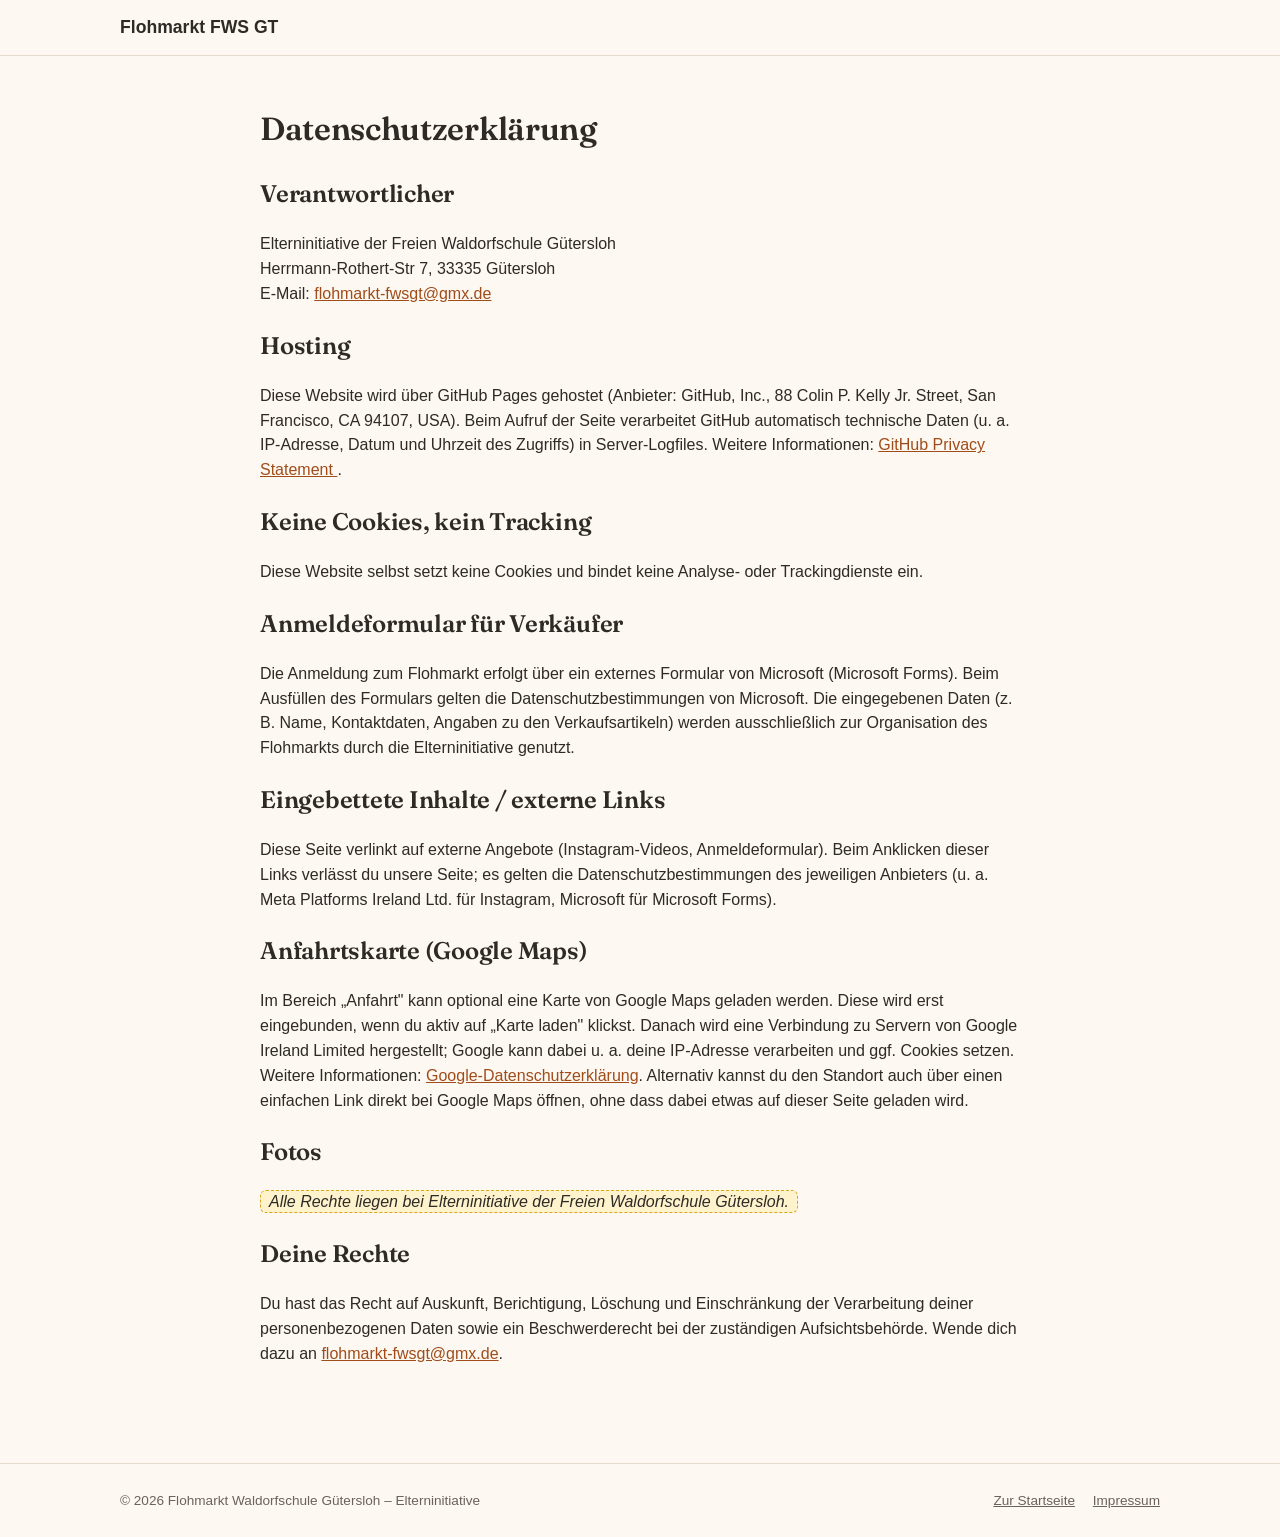
==== commit e2533575: "Update datenschutz.html" ====
--- a/datenschutz.html
+++ b/datenschutz.html
@@ -23,8 +23,8 @@
 
   <h2>Verantwortlicher</h2>
   <p>
-    <span class="placeholder">Elterninitiative der Freien Waldorfschule Gütersloh</span><br />
-    <span class="placeholder">Herrmann-Rothert-Str 7, 33335 Gütersloh</span><br />
+    <span class=>Elterninitiative der Freien Waldorfschule Gütersloh</span><br />
+    <span class=>Herrmann-Rothert-Str 7, 33335 Gütersloh</span><br />
     E-Mail: <a href="mailto:flohmarkt-fwsgt@gmx.de">flohmarkt-fwsgt@gmx.de</a>
   </p>
 
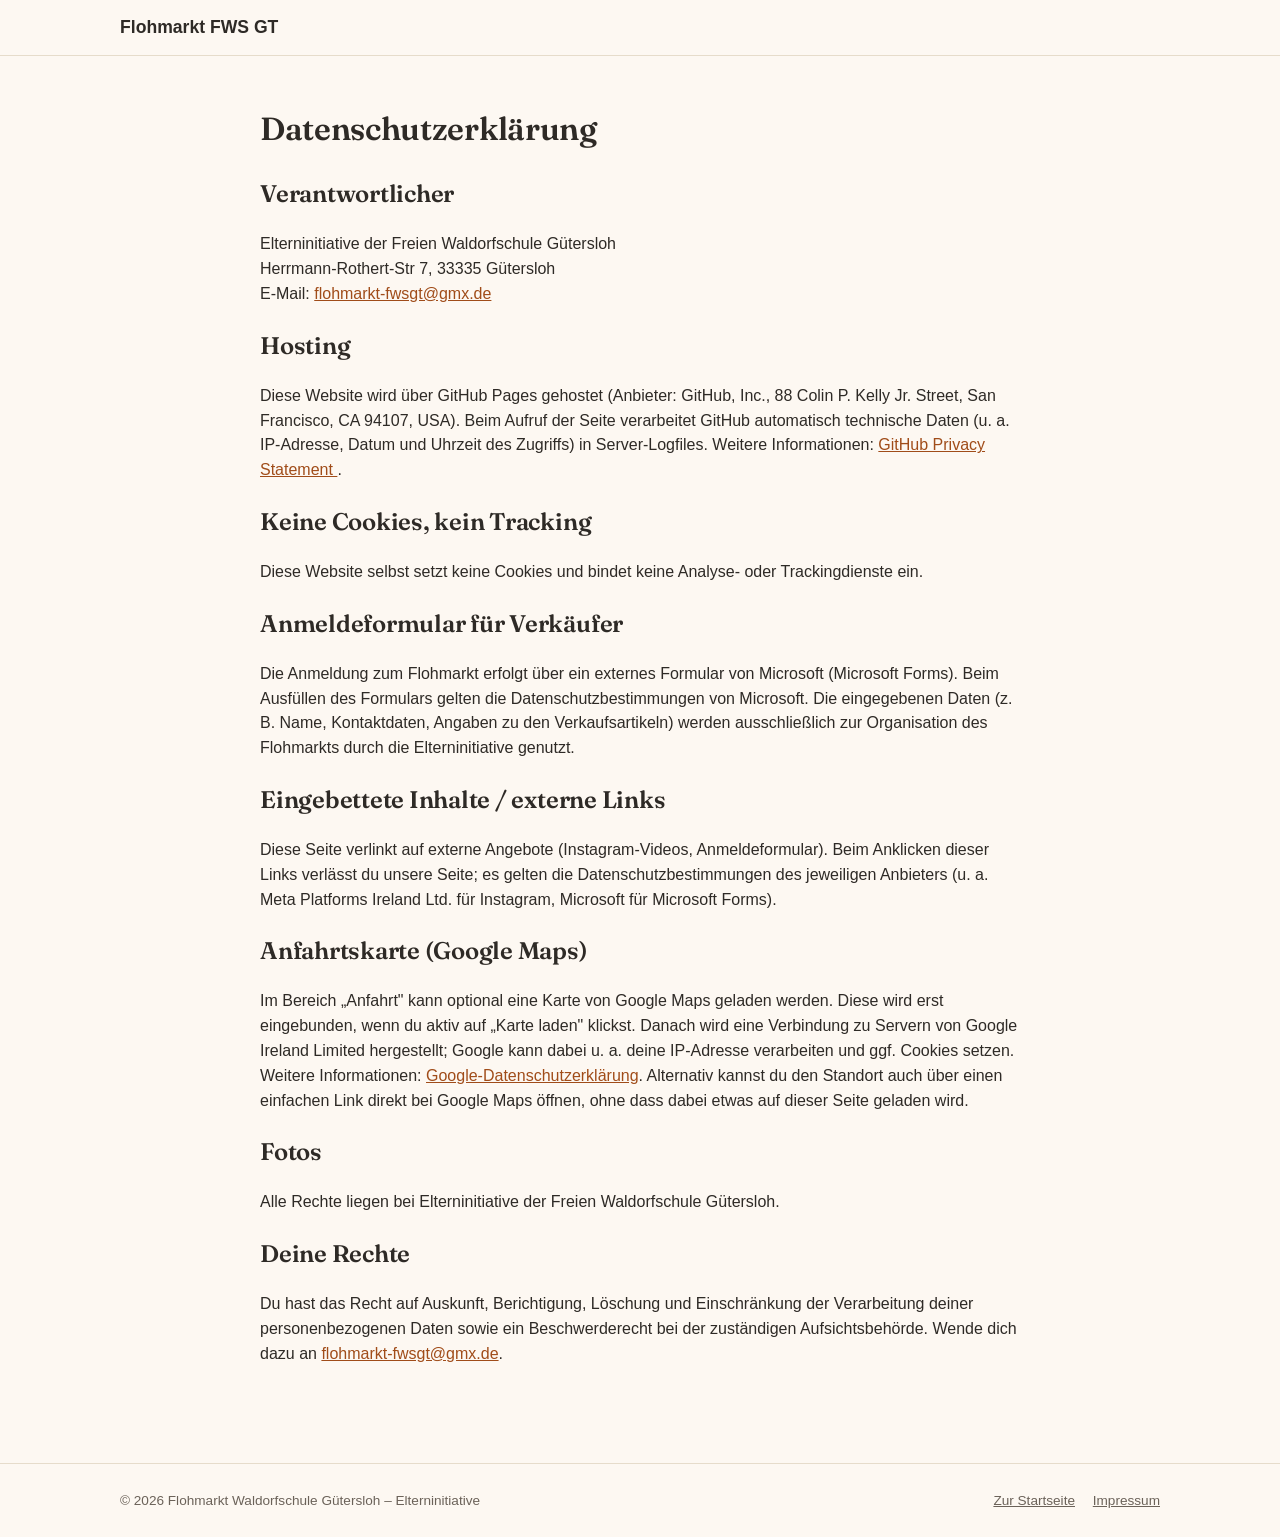
==== commit f4243b21: "Update datenschutz.html" ====
--- a/datenschutz.html
+++ b/datenschutz.html
@@ -71,7 +71,7 @@
 
   <h2>Fotos</h2>
   <p>
-    <span class="placeholder">
+    <span class=>
       Alle Rechte liegen bei Elterninitiative der Freien Waldorfschule Gütersloh.
     </span>
   </p>
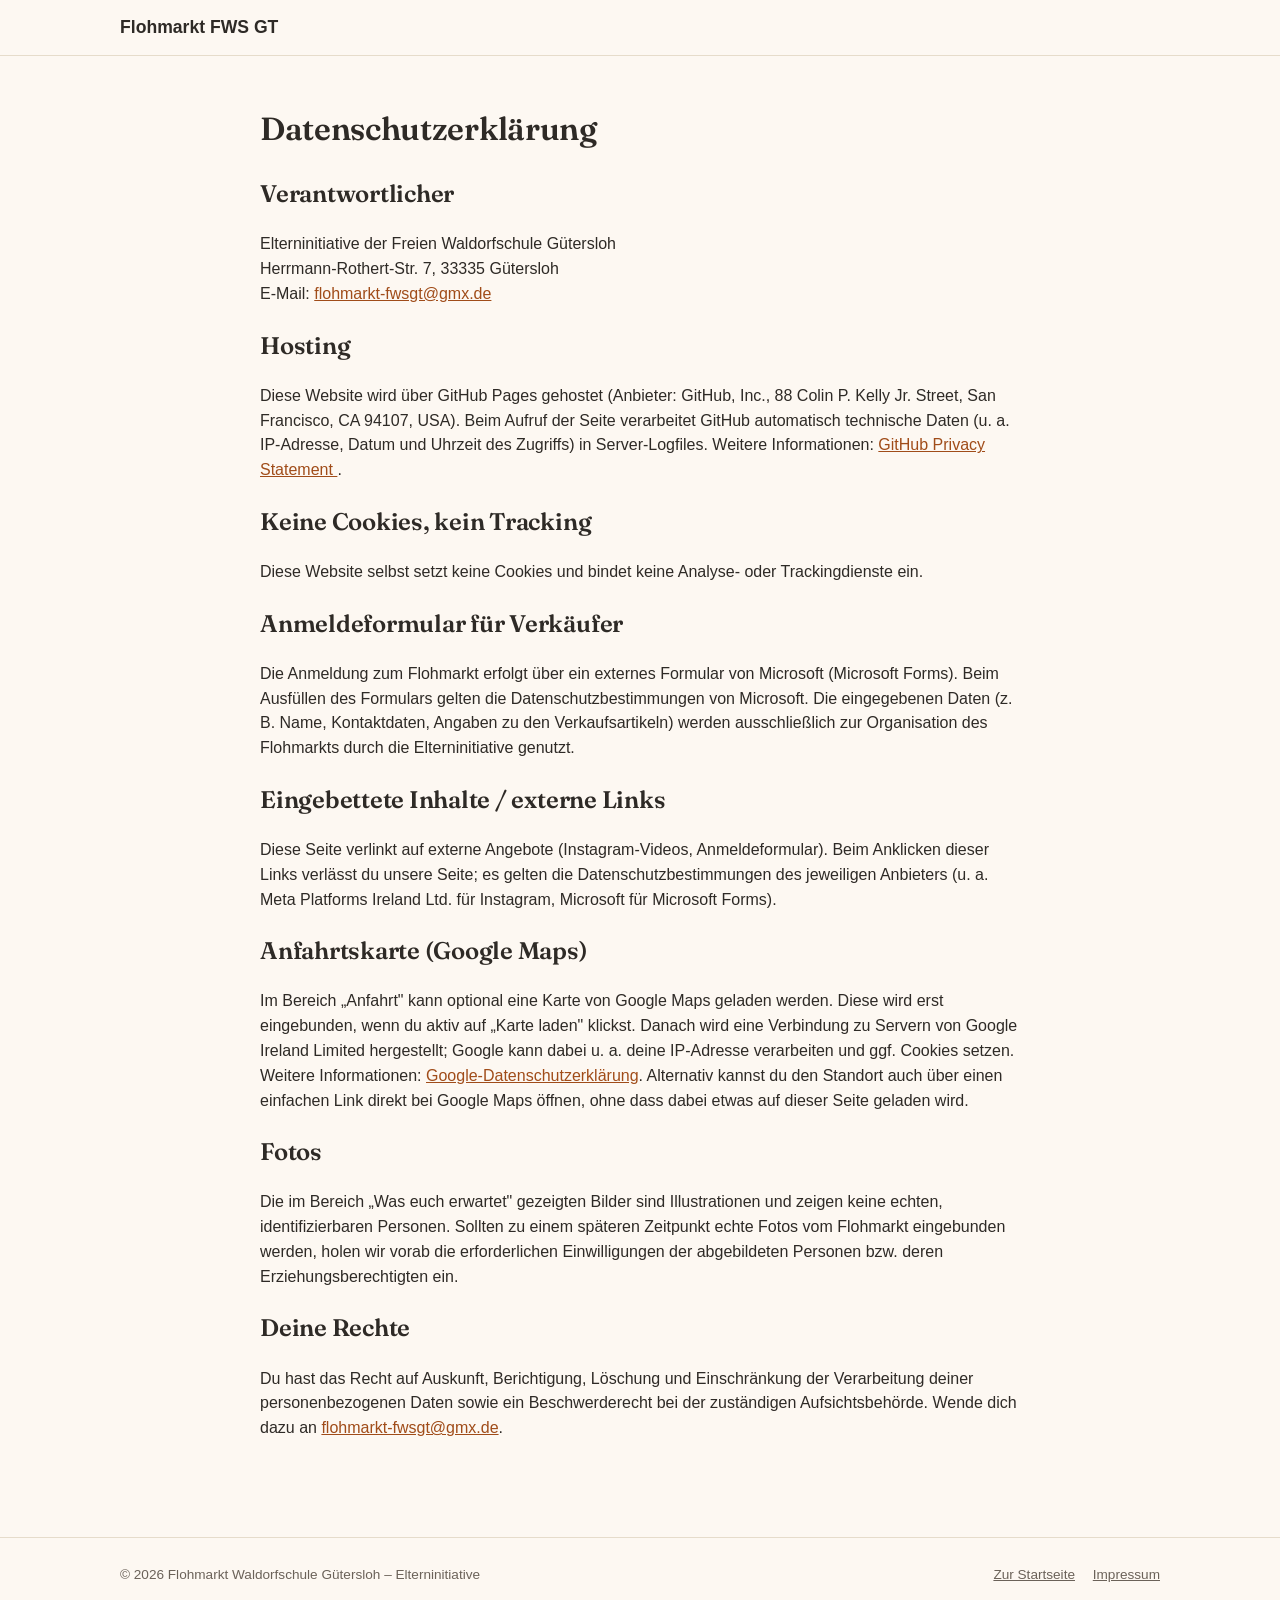
==== commit 75d27159: "Clean up legal pages markup, rewrite photo privacy note, move Anfahrt section before Verkäufer/Käufe" ====
--- a/datenschutz.html
+++ b/datenschutz.html
@@ -23,8 +23,8 @@
 
   <h2>Verantwortlicher</h2>
   <p>
-    <span class=>Elterninitiative der Freien Waldorfschule Gütersloh</span><br />
-    <span class=>Herrmann-Rothert-Str 7, 33335 Gütersloh</span><br />
+    Elterninitiative der Freien Waldorfschule Gütersloh<br />
+    Herrmann-Rothert-Str. 7, 33335 Gütersloh<br />
     E-Mail: <a href="mailto:flohmarkt-fwsgt@gmx.de">flohmarkt-fwsgt@gmx.de</a>
   </p>
 
@@ -71,9 +71,10 @@
 
   <h2>Fotos</h2>
   <p>
-    <span class=>
-      Alle Rechte liegen bei Elterninitiative der Freien Waldorfschule Gütersloh.
-    </span>
+    Die im Bereich „Was euch erwartet" gezeigten Bilder sind Illustrationen und zeigen keine
+    echten, identifizierbaren Personen. Sollten zu einem späteren Zeitpunkt echte Fotos vom
+    Flohmarkt eingebunden werden, holen wir vorab die erforderlichen Einwilligungen der
+    abgebildeten Personen bzw. deren Erziehungsberechtigten ein.
   </p>
 
   <h2>Deine Rechte</h2>
